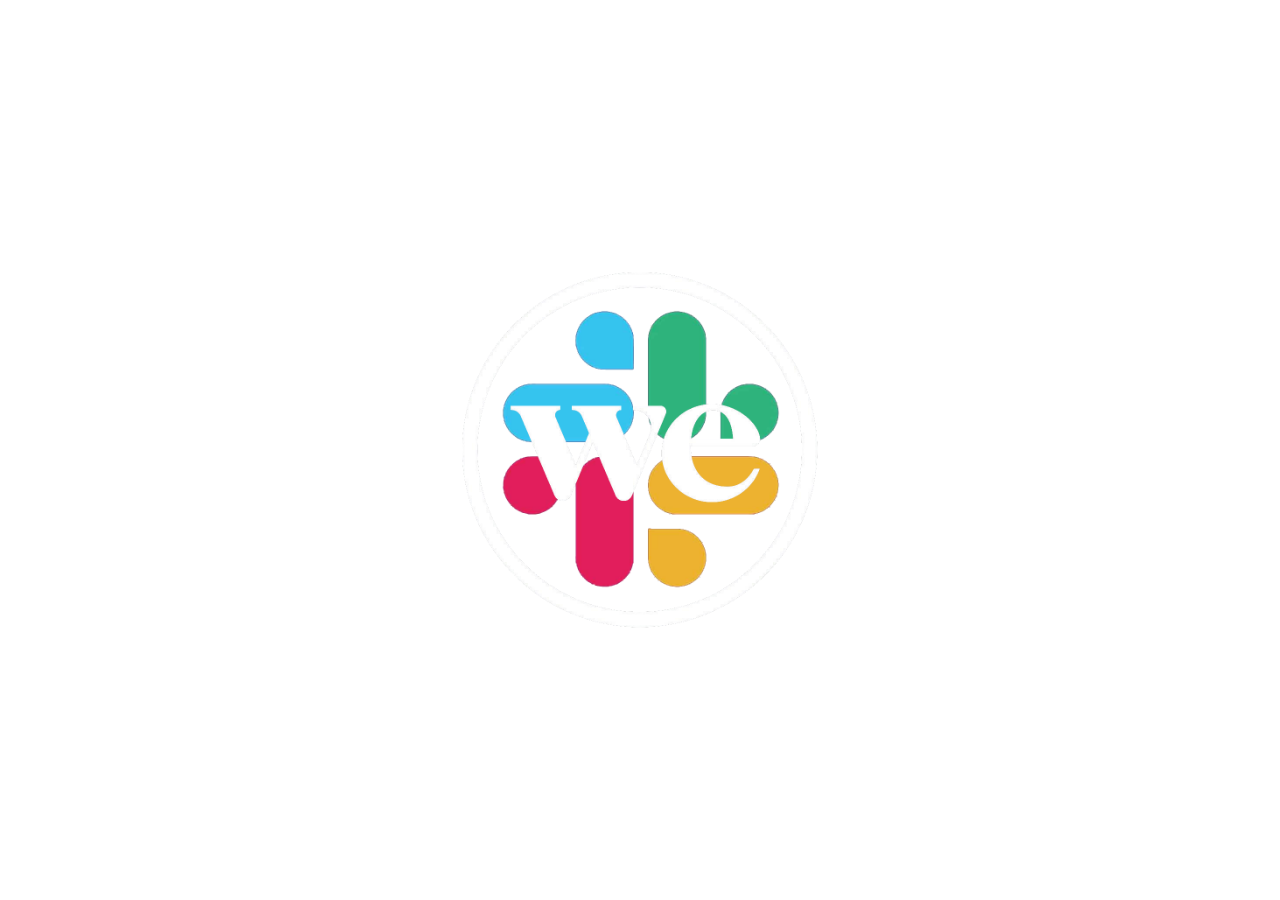
==== site/index.html @ de0ab542 "Replace Hugo site with a static logo page The CTF notes and write-ups have moved to the Outline wiki" ====
<!DOCTYPE html>
<html lang="en">
<head>
<meta charset="utf-8">
<meta name="viewport" content="width=device-width, initial-scale=1">
<title>weslack</title>
<meta name="description" content="weslack">
<link rel="icon" href="favicon.ico" sizes="any">
<link rel="apple-touch-icon" href="logo.png">
<meta name="color-scheme" content="light">
<meta property="og:title" content="weslack">
<meta property="og:type" content="website">
<meta property="og:url" content="https://weslack.team/">
<meta property="og:image" content="https://weslack.team/logo.png">
<style>
  html {
    background: #fff;
    /* The mark is white-on-white by design; keep the page light in all UAs. */
    color-scheme: light;
  }
  body {
    min-height: 100dvh;
    margin: 0;
    display: grid;
    place-items: center;
    padding: 6vmin;
    box-sizing: border-box;
  }
  img {
    width: min(60vmin, 420px);
    height: auto;
    display: block;
  }
</style>
</head>
<body>
  <img src="logo.png" width="960" height="960" alt="weslack">
</body>
</html>
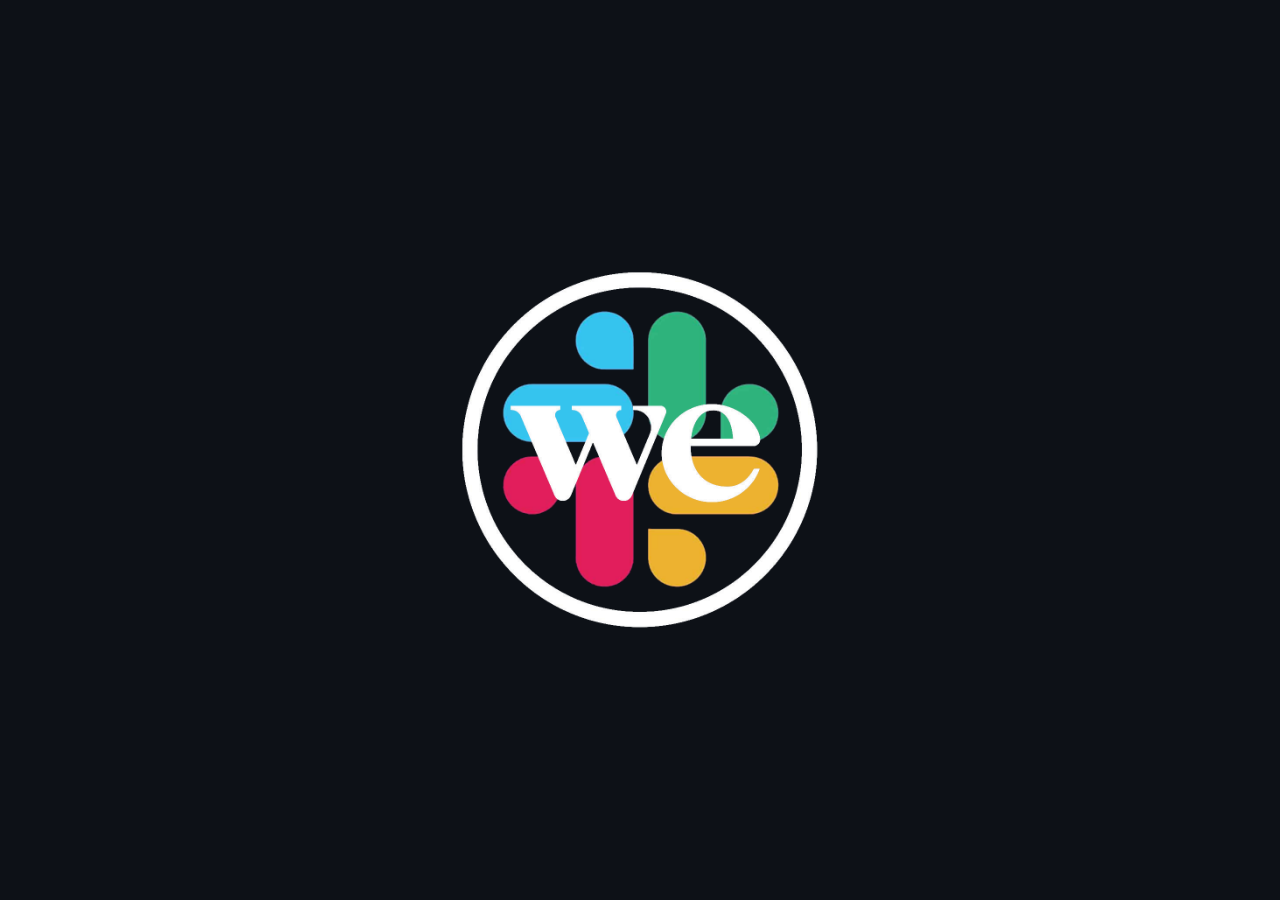
==== commit 26b7a0bb: "Use a dark background on the logo page The mark has a transparent background with an opaque white ri" ====
--- a/site/index.html
+++ b/site/index.html
@@ -7,16 +7,17 @@
 <meta name="description" content="weslack">
 <link rel="icon" href="favicon.ico" sizes="any">
 <link rel="apple-touch-icon" href="logo.png">
-<meta name="color-scheme" content="light">
+<meta name="color-scheme" content="dark">
+<meta name="theme-color" content="#0d1117">
 <meta property="og:title" content="weslack">
 <meta property="og:type" content="website">
 <meta property="og:url" content="https://weslack.team/">
 <meta property="og:image" content="https://weslack.team/logo.png">
 <style>
   html {
-    background: #fff;
-    /* The mark is white-on-white by design; keep the page light in all UAs. */
-    color-scheme: light;
+    background: #0d1117;
+    /* The mark's ring and wordmark are white; keep the page dark in all UAs. */
+    color-scheme: dark;
   }
   body {
     min-height: 100dvh;
